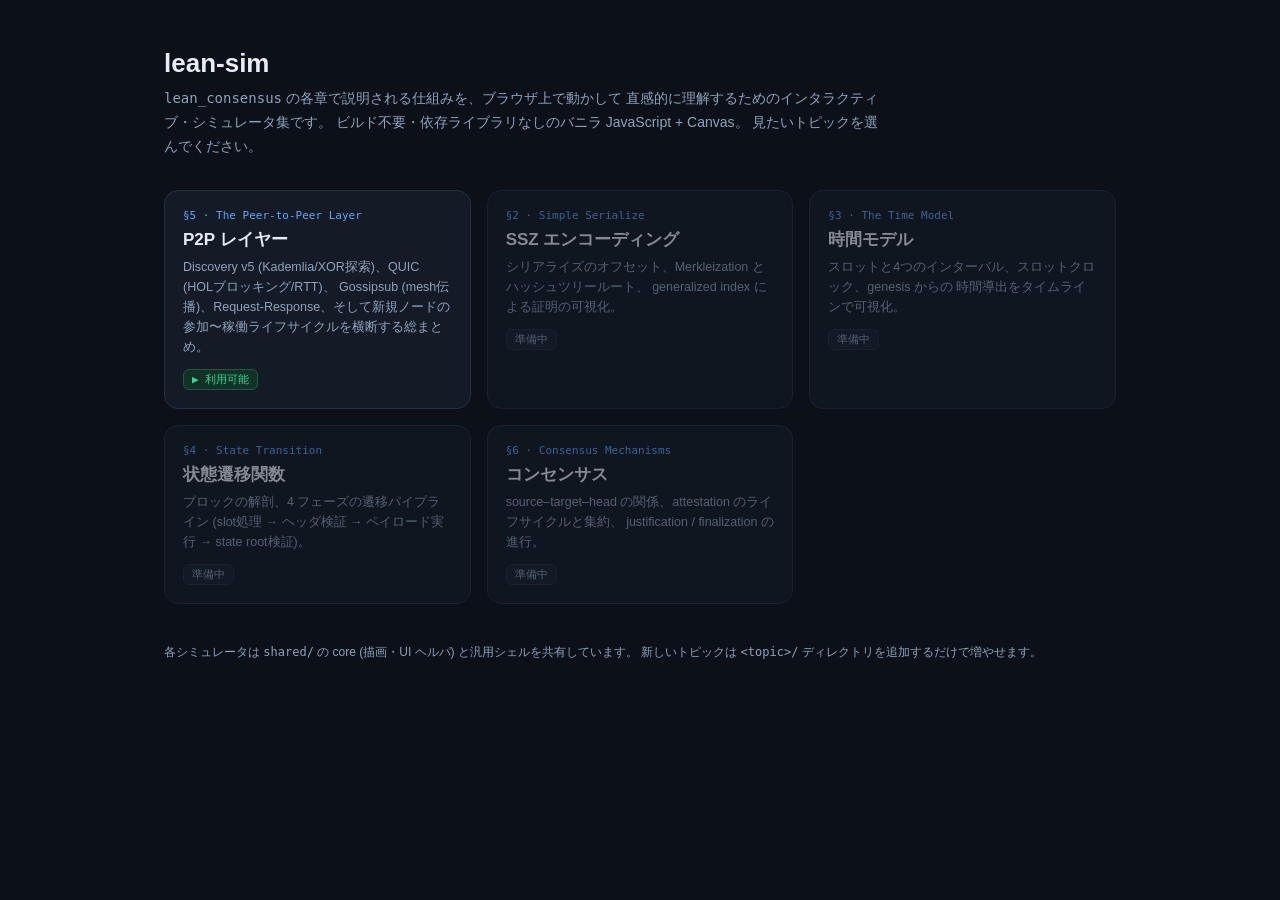
==== index.html @ d1431734 "feat: add lean-sim interactive simulator collection Browser-based, build-free visualizations of lean" ====
<!DOCTYPE html>
<html lang="ja">
  <head>
    <meta charset="UTF-8" />
    <meta name="viewport" content="width=device-width, initial-scale=1.0" />
    <title>lean-sim — Lean Consensus 可視化シミュレータ集</title>
    <link rel="stylesheet" href="shared/style.css" />
  </head>
  <body style="display:block; overflow-y:auto">
    <div class="landing">
      <div class="landing-hero">
        <h1>lean-sim</h1>
        <p>
          <code>lean_consensus</code> の各章で説明される仕組みを、ブラウザ上で動かして
          直感的に理解するためのインタラクティブ・シミュレータ集です。
          ビルド不要・依存ライブラリなしのバニラ JavaScript + Canvas。
          見たいトピックを選んでください。
        </p>
      </div>

      <div class="topic-grid">
        <a class="topic-card available" href="p2p/index.html">
          <div class="topic-section">§5 · The Peer-to-Peer Layer</div>
          <div class="topic-name">P2P レイヤー</div>
          <div class="topic-desc">
            Discovery v5 (Kademlia/XOR探索)、QUIC (HOLブロッキング/RTT)、
            Gossipsub (mesh伝播)、Request-Response、そして新規ノードの
            参加〜稼働ライフサイクルを横断する総まとめ。
          </div>
          <span class="topic-status">▶ 利用可能</span>
        </a>

        <div class="topic-card soon">
          <div class="topic-section">§2 · Simple Serialize</div>
          <div class="topic-name">SSZ エンコーディング</div>
          <div class="topic-desc">
            シリアライズのオフセット、Merkleization とハッシュツリールート、
            generalized index による証明の可視化。
          </div>
          <span class="topic-status">準備中</span>
        </div>

        <div class="topic-card soon">
          <div class="topic-section">§3 · The Time Model</div>
          <div class="topic-name">時間モデル</div>
          <div class="topic-desc">
            スロットと4つのインターバル、スロットクロック、genesis からの
            時間導出をタイムラインで可視化。
          </div>
          <span class="topic-status">準備中</span>
        </div>

        <div class="topic-card soon">
          <div class="topic-section">§4 · State Transition</div>
          <div class="topic-name">状態遷移関数</div>
          <div class="topic-desc">
            ブロックの解剖、4 フェーズの遷移パイプライン
            (slot処理 → ヘッダ検証 → ペイロード実行 → state root検証)。
          </div>
          <span class="topic-status">準備中</span>
        </div>

        <div class="topic-card soon">
          <div class="topic-section">§6 · Consensus Mechanisms</div>
          <div class="topic-name">コンセンサス</div>
          <div class="topic-desc">
            source–target–head の関係、attestation のライフサイクルと集約、
            justification / finalization の進行。
          </div>
          <span class="topic-status">準備中</span>
        </div>
      </div>

      <div class="landing-foot">
        各シミュレータは <code>shared/</code> の core (描画・UI ヘルパ) と汎用シェルを共有しています。
        新しいトピックは <code>&lt;topic&gt;/</code> ディレクトリを追加するだけで増やせます。
      </div>
    </div>
  </body>
</html>
---- shared/style.css ----
:root {
  --bg: #0c1018;
  --panel: #141b27;
  --panel-soft: #19202d;
  --border: #233044;
  --text: #e6edf6;
  --text-dim: #8da2bd;
  --accent: #60a5fa;
  --accent-strong: #3b82f6;
  --green: #36d399;
  --danger: #fb7185;
  --mono: ui-monospace, SFMono-Regular, "SF Mono", Menlo, Consolas, monospace;
}

* {
  box-sizing: border-box;
}

html,
body {
  margin: 0;
  height: 100%;
  background: var(--bg);
  color: var(--text);
  font-family: -apple-system, BlinkMacSystemFont, "Segoe UI", "Hiragino Sans",
    "Noto Sans JP", sans-serif;
}

body {
  display: flex;
  flex-direction: column;
}

/* ------------------------- top bar ------------------------- */
#topbar {
  display: flex;
  align-items: center;
  gap: 24px;
  padding: 10px 18px;
  background: linear-gradient(180deg, #121a28, #0e141f);
  border-bottom: 1px solid var(--border);
  flex-wrap: wrap;
}

.brand {
  display: flex;
  flex-direction: column;
  line-height: 1.2;
}
.brand-home {
  font-size: 11px;
  color: var(--accent);
  text-decoration: none;
  margin-bottom: 2px;
}
.brand-home:hover {
  text-decoration: underline;
}
.brand-title {
  font-weight: 700;
  font-size: 15px;
}
.brand-subtitle {
  font-size: 12px;
  color: var(--text-dim);
}

#tabs {
  display: flex;
  gap: 8px;
  flex-wrap: wrap;
}

.tab {
  display: flex;
  flex-direction: column;
  align-items: flex-start;
  gap: 1px;
  padding: 6px 12px;
  border: 1px solid var(--border);
  border-radius: 9px;
  background: #131b28;
  color: var(--text-dim);
  cursor: pointer;
  transition: all 0.12s ease;
}
.tab:hover {
  border-color: #36476a;
  color: var(--text);
}
.tab.active {
  background: #18263d;
  border-color: var(--accent-strong);
  color: var(--text);
}
.tab-section {
  font-family: var(--mono);
  font-size: 10px;
  color: var(--accent);
}
.tab-title {
  font-size: 13px;
  font-weight: 600;
}

/* ------------------------- layout ------------------------- */
#layout {
  flex: 1;
  display: flex;
  min-height: 0;
}

#stage-wrap {
  flex: 1;
  min-width: 0;
  position: relative;
}
#stage {
  display: block;
  width: 100%;
  height: 100%;
}

#sidebar {
  width: 340px;
  flex-shrink: 0;
  border-left: 1px solid var(--border);
  background: #0e141f;
  overflow-y: auto;
  padding: 12px;
  display: flex;
  flex-direction: column;
  gap: 12px;
}

.panel {
  background: var(--panel);
  border: 1px solid var(--border);
  border-radius: 12px;
  padding: 12px;
}
.panel-head {
  display: flex;
  align-items: center;
  justify-content: space-between;
  margin-bottom: 10px;
}
.panel-title {
  font-size: 13px;
  font-weight: 700;
  color: var(--text);
}
.badge {
  font-family: var(--mono);
  font-size: 11px;
  color: var(--accent);
  background: #122036;
  border: 1px solid #25406a;
  border-radius: 6px;
  padding: 2px 7px;
}

/* ------------------------- controls ------------------------- */
.ctl-group {
  margin-bottom: 12px;
}
.ctl-group:last-child {
  margin-bottom: 0;
}
.ctl-group-title {
  font-size: 11px;
  text-transform: uppercase;
  letter-spacing: 0.06em;
  color: var(--text-dim);
  margin-bottom: 7px;
}

.ctl-button {
  display: block;
  width: 100%;
  margin-bottom: 6px;
  padding: 8px 10px;
  border: 1px solid var(--border);
  border-radius: 8px;
  background: #18212f;
  color: var(--text);
  font-size: 13px;
  cursor: pointer;
  transition: all 0.12s ease;
}
.ctl-button:hover {
  border-color: #3a4d70;
  background: #1f2a3b;
}
.ctl-button.primary {
  background: #16335c;
  border-color: var(--accent-strong);
}
.ctl-button.primary:hover {
  background: #1a3d6e;
}
.ctl-button.danger {
  border-color: #5c2b38;
}
.ctl-button.danger:hover {
  border-color: var(--danger);
  background: #2a1820;
}

.ctl-toggle {
  display: flex;
  align-items: center;
  gap: 8px;
  margin-bottom: 7px;
  font-size: 13px;
  cursor: pointer;
}
.ctl-toggle input {
  width: 16px;
  height: 16px;
  accent-color: var(--accent-strong);
}

.ctl-slider {
  margin-bottom: 10px;
}
.ctl-slider-head {
  display: flex;
  justify-content: space-between;
  font-size: 12px;
  margin-bottom: 3px;
}
.ctl-slider-value {
  font-family: var(--mono);
  color: var(--accent);
}
.ctl-slider input[type="range"] {
  width: 100%;
  accent-color: var(--accent-strong);
}

/* ------------------------- stats ------------------------- */
.stat-row {
  display: flex;
  justify-content: space-between;
  gap: 10px;
  padding: 4px 0;
  border-bottom: 1px dashed #1e2a3c;
  font-size: 13px;
}
.stat-row:last-child {
  border-bottom: none;
}
.stat-label {
  color: var(--text-dim);
}
.stat-value {
  font-family: var(--mono);
  color: var(--text);
  text-align: right;
}

/* ------------------------- description ------------------------- */
.description {
  font-size: 12.5px;
  line-height: 1.7;
  color: #c5d2e4;
}
.description p {
  margin: 0 0 9px;
}
.description ul {
  margin: 0 0 9px;
  padding-left: 18px;
}
.description li {
  margin-bottom: 5px;
}
.description b {
  color: var(--text);
}
.description code {
  font-family: var(--mono);
  font-size: 11.5px;
  background: #0e1726;
  border: 1px solid #1e2c43;
  border-radius: 4px;
  padding: 0 4px;
  color: #9ec5ff;
}

/* ------------------------- landing page ------------------------- */
.landing {
  max-width: 1000px;
  margin: 0 auto;
  padding: 48px 24px 64px;
}
.landing-hero {
  margin-bottom: 32px;
}
.landing-hero h1 {
  font-size: 26px;
  margin: 0 0 8px;
}
.landing-hero p {
  color: var(--text-dim);
  font-size: 14px;
  line-height: 1.7;
  margin: 0;
  max-width: 720px;
}
.topic-grid {
  display: grid;
  grid-template-columns: repeat(auto-fill, minmax(260px, 1fr));
  gap: 16px;
}
.topic-card {
  display: block;
  text-decoration: none;
  color: var(--text);
  background: var(--panel);
  border: 1px solid var(--border);
  border-radius: 14px;
  padding: 18px;
  transition: all 0.14s ease;
}
.topic-card.available:hover {
  border-color: var(--accent-strong);
  background: #16263d;
  transform: translateY(-2px);
}
.topic-card.soon {
  opacity: 0.55;
  cursor: default;
}
.topic-card .topic-section {
  font-family: var(--mono);
  font-size: 11px;
  color: var(--accent);
}
.topic-card .topic-name {
  font-size: 17px;
  font-weight: 700;
  margin: 6px 0;
}
.topic-card .topic-desc {
  font-size: 12.5px;
  color: var(--text-dim);
  line-height: 1.6;
}
.topic-card .topic-status {
  display: inline-block;
  margin-top: 12px;
  font-size: 11px;
  font-family: var(--mono);
  padding: 2px 8px;
  border-radius: 6px;
}
.topic-card.available .topic-status {
  color: var(--green);
  background: #123226;
  border: 1px solid #1d5840;
}
.topic-card.soon .topic-status {
  color: var(--text-dim);
  background: #1a2230;
  border: 1px solid var(--border);
}
.landing-foot {
  margin-top: 40px;
  color: var(--text-dim);
  font-size: 12px;
}

/* Narrow screens: stack the sidebar under the canvas. */
@media (max-width: 860px) {
  #layout {
    flex-direction: column;
  }
  #sidebar {
    width: 100%;
    border-left: none;
    border-top: 1px solid var(--border);
    max-height: 46vh;
  }
  #stage-wrap {
    height: 54vh;
  }
}
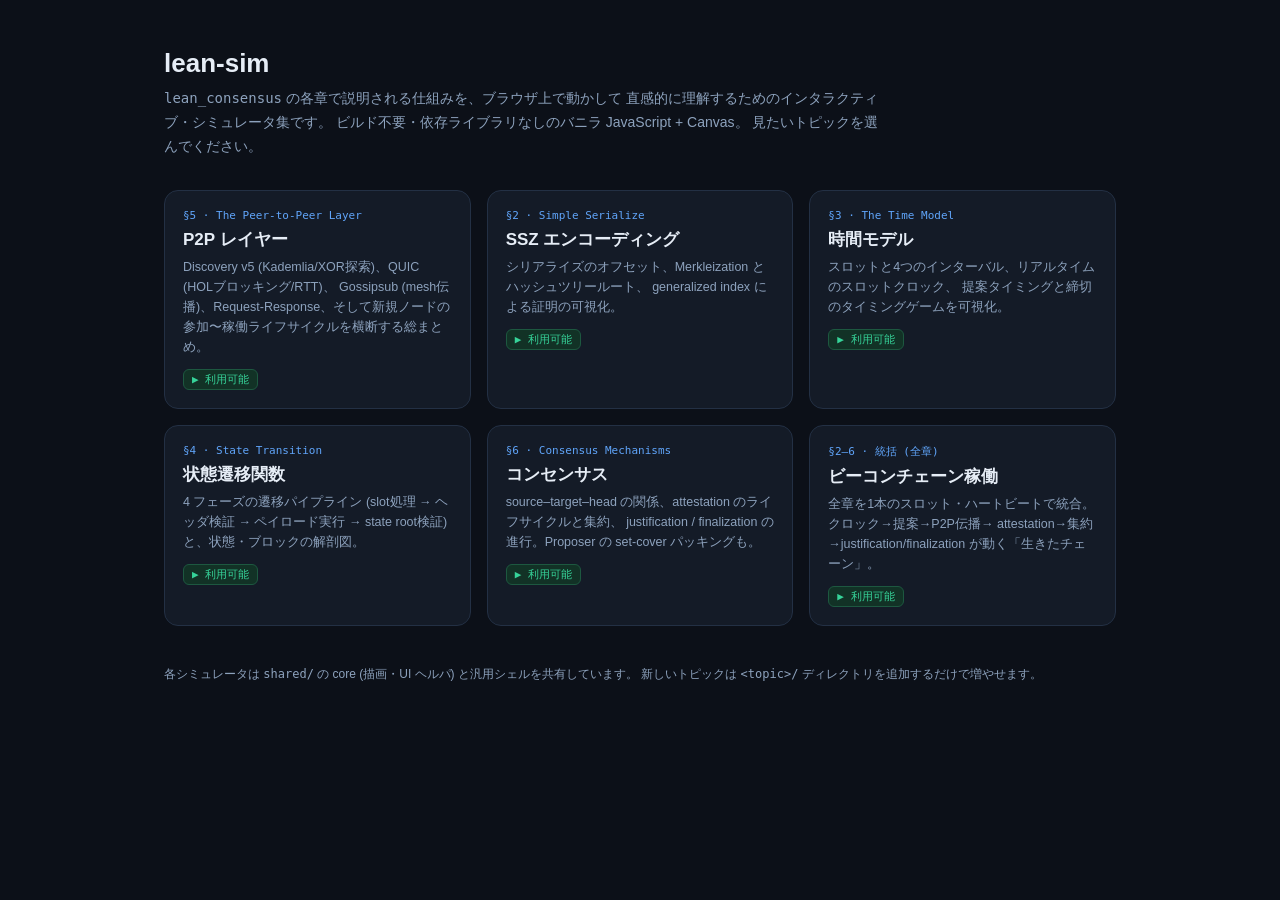
==== commit 30d90bd7: "feat: add SSZ, time, state, consensus simulators + integrated protocol view Adds the remaining lean_" ====
--- a/index.html
+++ b/index.html
@@ -30,45 +30,55 @@
           <span class="topic-status">▶ 利用可能</span>
         </a>
 
-        <div class="topic-card soon">
+        <a class="topic-card available" href="ssz/index.html">
           <div class="topic-section">§2 · Simple Serialize</div>
           <div class="topic-name">SSZ エンコーディング</div>
           <div class="topic-desc">
             シリアライズのオフセット、Merkleization とハッシュツリールート、
             generalized index による証明の可視化。
           </div>
-          <span class="topic-status">準備中</span>
-        </div>
+          <span class="topic-status">▶ 利用可能</span>
+        </a>
 
-        <div class="topic-card soon">
+        <a class="topic-card available" href="time/index.html">
           <div class="topic-section">§3 · The Time Model</div>
           <div class="topic-name">時間モデル</div>
           <div class="topic-desc">
-            スロットと4つのインターバル、スロットクロック、genesis からの
-            時間導出をタイムラインで可視化。
+            スロットと4つのインターバル、リアルタイムのスロットクロック、
+            提案タイミングと締切のタイミングゲームを可視化。
           </div>
-          <span class="topic-status">準備中</span>
-        </div>
+          <span class="topic-status">▶ 利用可能</span>
+        </a>
 
-        <div class="topic-card soon">
+        <a class="topic-card available" href="state/index.html">
           <div class="topic-section">§4 · State Transition</div>
           <div class="topic-name">状態遷移関数</div>
           <div class="topic-desc">
-            ブロックの解剖、4 フェーズの遷移パイプライン
-            (slot処理 → ヘッダ検証 → ペイロード実行 → state root検証)。
+            4 フェーズの遷移パイプライン (slot処理 → ヘッダ検証 → ペイロード実行
+            → state root検証) と、状態・ブロックの解剖図。
           </div>
-          <span class="topic-status">準備中</span>
-        </div>
+          <span class="topic-status">▶ 利用可能</span>
+        </a>
 
-        <div class="topic-card soon">
+        <a class="topic-card available" href="consensus/index.html">
           <div class="topic-section">§6 · Consensus Mechanisms</div>
           <div class="topic-name">コンセンサス</div>
           <div class="topic-desc">
             source–target–head の関係、attestation のライフサイクルと集約、
-            justification / finalization の進行。
+            justification / finalization の進行。Proposer の set-cover パッキングも。
           </div>
-          <span class="topic-status">準備中</span>
-        </div>
+          <span class="topic-status">▶ 利用可能</span>
+        </a>
+
+        <a class="topic-card available" href="protocol/index.html">
+          <div class="topic-section">§2–6 · 統括 (全章)</div>
+          <div class="topic-name">ビーコンチェーン稼働</div>
+          <div class="topic-desc">
+            全章を1本のスロット・ハートビートで統合。クロック→提案→P2P伝播→
+            attestation→集約→justification/finalization が動く「生きたチェーン」。
+          </div>
+          <span class="topic-status">▶ 利用可能</span>
+        </a>
       </div>
 
       <div class="landing-foot">
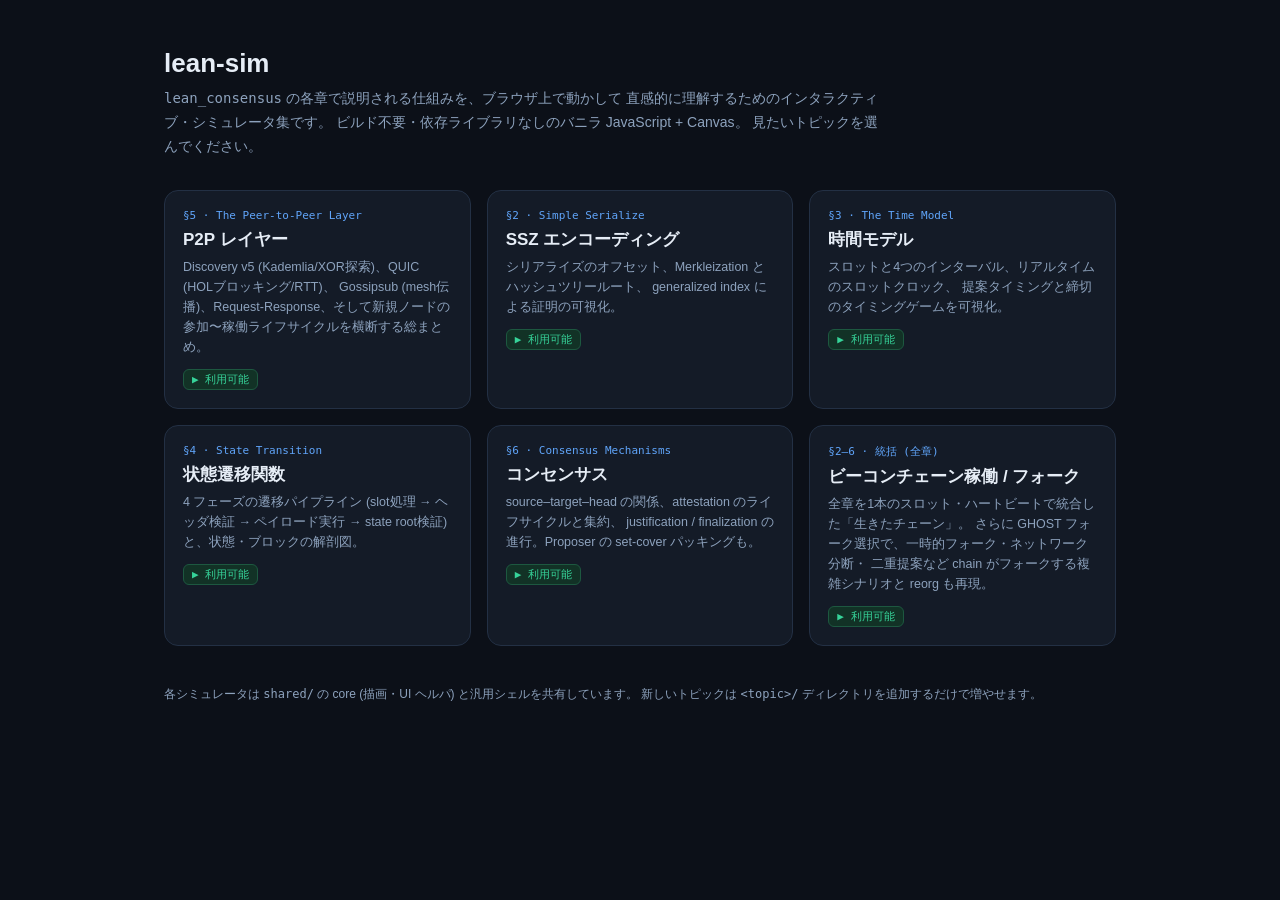
==== commit f52d24d5: "feat(protocol): add forking scenarios with GHOST fork choice New 'forks' scene in the integrated pro" ====
--- a/index.html
+++ b/index.html
@@ -72,10 +72,11 @@
 
         <a class="topic-card available" href="protocol/index.html">
           <div class="topic-section">§2–6 · 統括 (全章)</div>
-          <div class="topic-name">ビーコンチェーン稼働</div>
+          <div class="topic-name">ビーコンチェーン稼働 / フォーク</div>
           <div class="topic-desc">
-            全章を1本のスロット・ハートビートで統合。クロック→提案→P2P伝播→
-            attestation→集約→justification/finalization が動く「生きたチェーン」。
+            全章を1本のスロット・ハートビートで統合した「生きたチェーン」。
+            さらに GHOST フォーク選択で、一時的フォーク・ネットワーク分断・
+            二重提案など chain がフォークする複雑シナリオと reorg も再現。
           </div>
           <span class="topic-status">▶ 利用可能</span>
         </a>
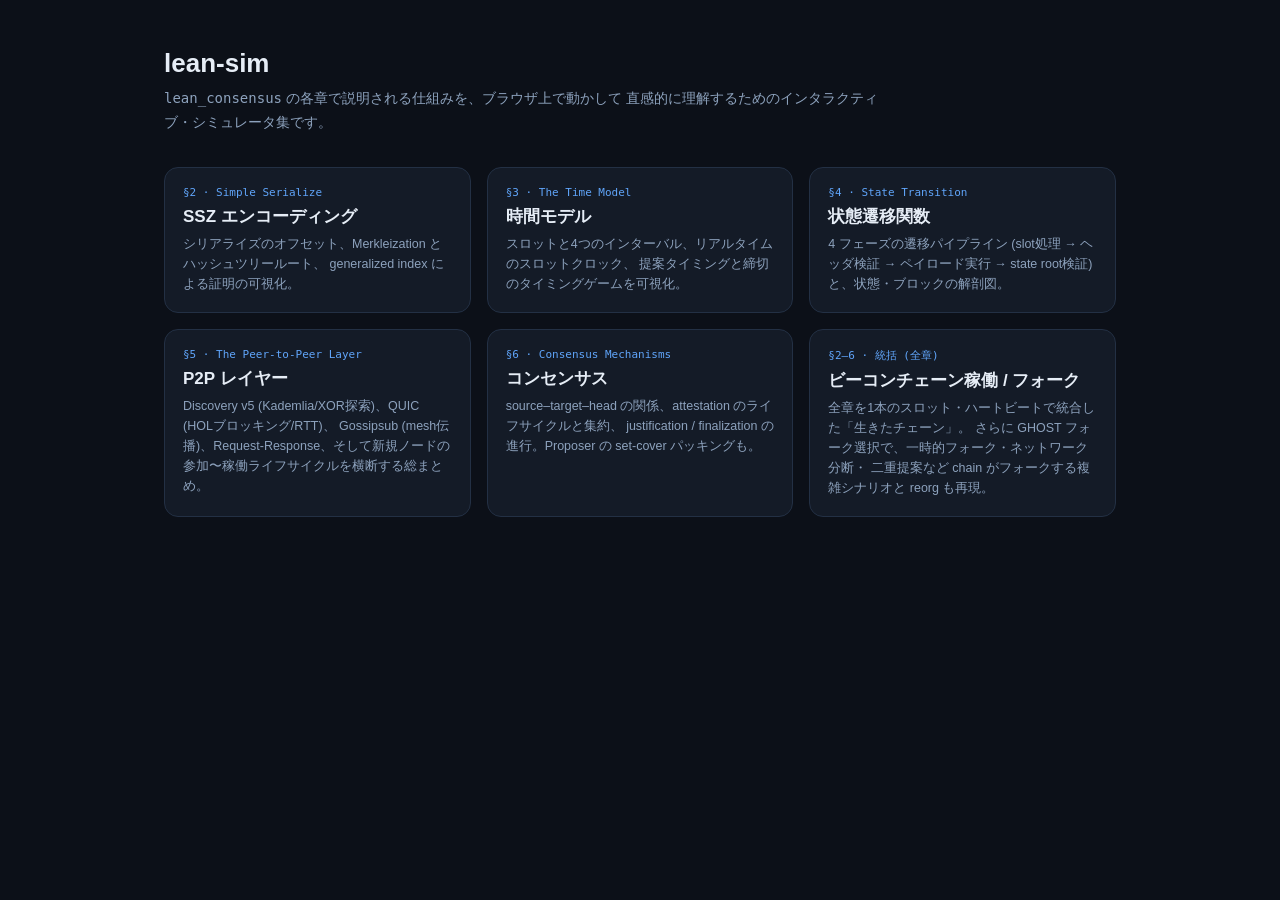
==== commit cb3632af: "fix description" ====
--- a/index.html
+++ b/index.html
@@ -13,12 +13,34 @@
         <p>
           <code>lean_consensus</code> の各章で説明される仕組みを、ブラウザ上で動かして
           直感的に理解するためのインタラクティブ・シミュレータ集です。
-          ビルド不要・依存ライブラリなしのバニラ JavaScript + Canvas。
-          見たいトピックを選んでください。
         </p>
       </div>
 
       <div class="topic-grid">
+        <a class="topic-card available" href="ssz/index.html">
+          <div class="topic-section">§2 · Simple Serialize</div>
+          <div class="topic-name">SSZ エンコーディング</div>
+          <div class="topic-desc">
+            シリアライズのオフセット、Merkleization とハッシュツリールート、
+            generalized index による証明の可視化。
+          </div>        </a>
+
+        <a class="topic-card available" href="time/index.html">
+          <div class="topic-section">§3 · The Time Model</div>
+          <div class="topic-name">時間モデル</div>
+          <div class="topic-desc">
+            スロットと4つのインターバル、リアルタイムのスロットクロック、
+            提案タイミングと締切のタイミングゲームを可視化。
+          </div>        </a>
+
+        <a class="topic-card available" href="state/index.html">
+          <div class="topic-section">§4 · State Transition</div>
+          <div class="topic-name">状態遷移関数</div>
+          <div class="topic-desc">
+            4 フェーズの遷移パイプライン (slot処理 → ヘッダ検証 → ペイロード実行
+            → state root検証) と、状態・ブロックの解剖図。
+          </div>        </a>
+
         <a class="topic-card available" href="p2p/index.html">
           <div class="topic-section">§5 · The Peer-to-Peer Layer</div>
           <div class="topic-name">P2P レイヤー</div>
@@ -26,39 +48,7 @@
             Discovery v5 (Kademlia/XOR探索)、QUIC (HOLブロッキング/RTT)、
             Gossipsub (mesh伝播)、Request-Response、そして新規ノードの
             参加〜稼働ライフサイクルを横断する総まとめ。
-          </div>
-          <span class="topic-status">▶ 利用可能</span>
-        </a>
-
-        <a class="topic-card available" href="ssz/index.html">
-          <div class="topic-section">§2 · Simple Serialize</div>
-          <div class="topic-name">SSZ エンコーディング</div>
-          <div class="topic-desc">
-            シリアライズのオフセット、Merkleization とハッシュツリールート、
-            generalized index による証明の可視化。
-          </div>
-          <span class="topic-status">▶ 利用可能</span>
-        </a>
-
-        <a class="topic-card available" href="time/index.html">
-          <div class="topic-section">§3 · The Time Model</div>
-          <div class="topic-name">時間モデル</div>
-          <div class="topic-desc">
-            スロットと4つのインターバル、リアルタイムのスロットクロック、
-            提案タイミングと締切のタイミングゲームを可視化。
-          </div>
-          <span class="topic-status">▶ 利用可能</span>
-        </a>
-
-        <a class="topic-card available" href="state/index.html">
-          <div class="topic-section">§4 · State Transition</div>
-          <div class="topic-name">状態遷移関数</div>
-          <div class="topic-desc">
-            4 フェーズの遷移パイプライン (slot処理 → ヘッダ検証 → ペイロード実行
-            → state root検証) と、状態・ブロックの解剖図。
-          </div>
-          <span class="topic-status">▶ 利用可能</span>
-        </a>
+          </div>        </a>
 
         <a class="topic-card available" href="consensus/index.html">
           <div class="topic-section">§6 · Consensus Mechanisms</div>
@@ -66,9 +56,7 @@
           <div class="topic-desc">
             source–target–head の関係、attestation のライフサイクルと集約、
             justification / finalization の進行。Proposer の set-cover パッキングも。
-          </div>
-          <span class="topic-status">▶ 利用可能</span>
-        </a>
+          </div>        </a>
 
         <a class="topic-card available" href="protocol/index.html">
           <div class="topic-section">§2–6 · 統括 (全章)</div>
@@ -77,14 +65,7 @@
             全章を1本のスロット・ハートビートで統合した「生きたチェーン」。
             さらに GHOST フォーク選択で、一時的フォーク・ネットワーク分断・
             二重提案など chain がフォークする複雑シナリオと reorg も再現。
-          </div>
-          <span class="topic-status">▶ 利用可能</span>
-        </a>
-      </div>
-
-      <div class="landing-foot">
-        各シミュレータは <code>shared/</code> の core (描画・UI ヘルパ) と汎用シェルを共有しています。
-        新しいトピックは <code>&lt;topic&gt;/</code> ディレクトリを追加するだけで増やせます。
+          </div>        </a>
       </div>
     </div>
   </body>
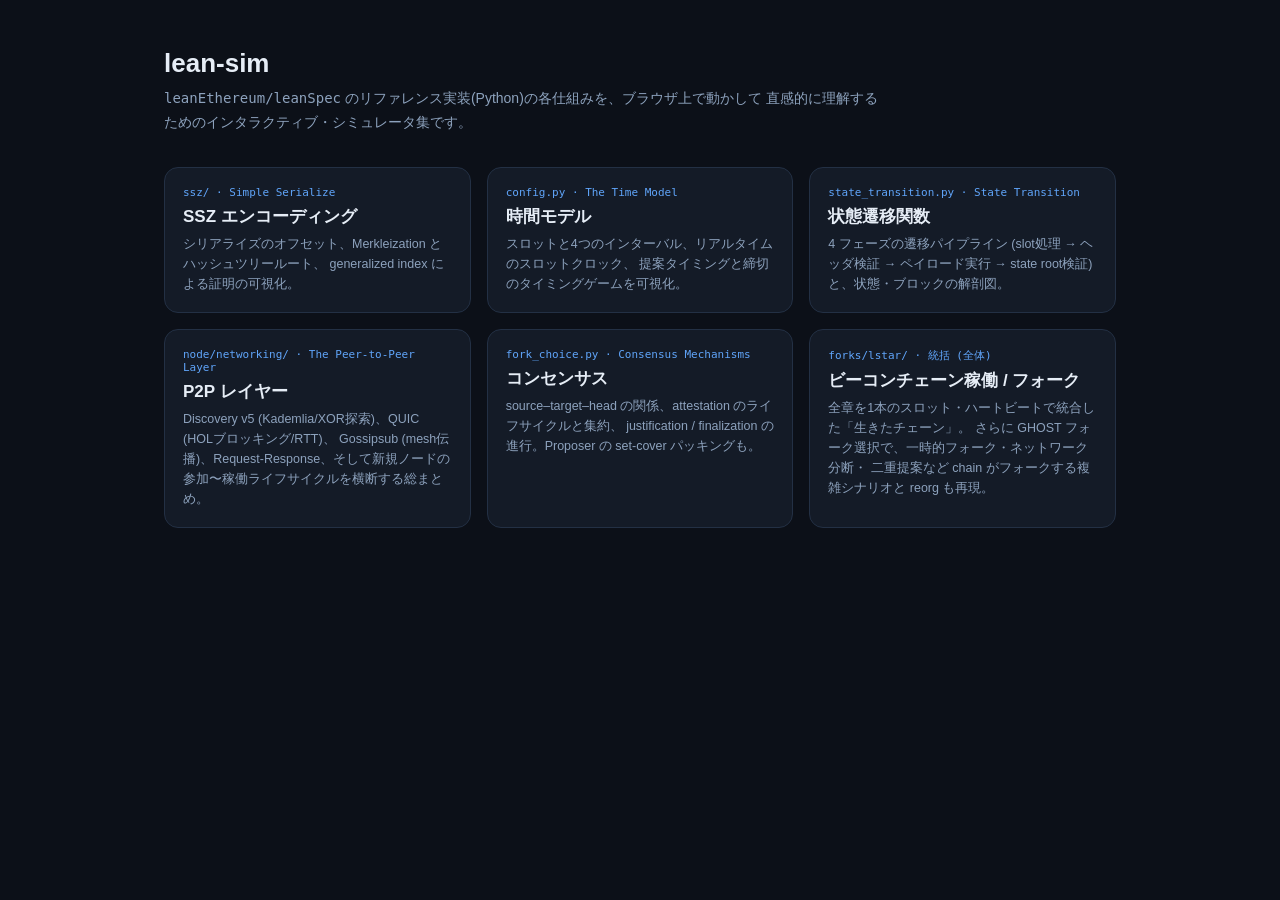
==== commit a9498d84: "refactor(docs): replace §chapter refs with leanSpec file references The §N.M section/figure numberin" ====
--- a/index.html
+++ b/index.html
@@ -11,14 +11,14 @@
       <div class="landing-hero">
         <h1>lean-sim</h1>
         <p>
-          <code>lean_consensus</code> の各章で説明される仕組みを、ブラウザ上で動かして
+          <code>leanEthereum/leanSpec</code> のリファレンス実装(Python)の各仕組みを、ブラウザ上で動かして
           直感的に理解するためのインタラクティブ・シミュレータ集です。
         </p>
       </div>
 
       <div class="topic-grid">
         <a class="topic-card available" href="ssz/index.html">
-          <div class="topic-section">§2 · Simple Serialize</div>
+          <div class="topic-section">ssz/ · Simple Serialize</div>
           <div class="topic-name">SSZ エンコーディング</div>
           <div class="topic-desc">
             シリアライズのオフセット、Merkleization とハッシュツリールート、
@@ -26,7 +26,7 @@
           </div>        </a>
 
         <a class="topic-card available" href="time/index.html">
-          <div class="topic-section">§3 · The Time Model</div>
+          <div class="topic-section">config.py · The Time Model</div>
           <div class="topic-name">時間モデル</div>
           <div class="topic-desc">
             スロットと4つのインターバル、リアルタイムのスロットクロック、
@@ -34,7 +34,7 @@
           </div>        </a>
 
         <a class="topic-card available" href="state/index.html">
-          <div class="topic-section">§4 · State Transition</div>
+          <div class="topic-section">state_transition.py · State Transition</div>
           <div class="topic-name">状態遷移関数</div>
           <div class="topic-desc">
             4 フェーズの遷移パイプライン (slot処理 → ヘッダ検証 → ペイロード実行
@@ -42,7 +42,7 @@
           </div>        </a>
 
         <a class="topic-card available" href="p2p/index.html">
-          <div class="topic-section">§5 · The Peer-to-Peer Layer</div>
+          <div class="topic-section">node/networking/ · The Peer-to-Peer Layer</div>
           <div class="topic-name">P2P レイヤー</div>
           <div class="topic-desc">
             Discovery v5 (Kademlia/XOR探索)、QUIC (HOLブロッキング/RTT)、
@@ -51,7 +51,7 @@
           </div>        </a>
 
         <a class="topic-card available" href="consensus/index.html">
-          <div class="topic-section">§6 · Consensus Mechanisms</div>
+          <div class="topic-section">fork_choice.py · Consensus Mechanisms</div>
           <div class="topic-name">コンセンサス</div>
           <div class="topic-desc">
             source–target–head の関係、attestation のライフサイクルと集約、
@@ -59,7 +59,7 @@
           </div>        </a>
 
         <a class="topic-card available" href="protocol/index.html">
-          <div class="topic-section">§2–6 · 統括 (全章)</div>
+          <div class="topic-section">forks/lstar/ · 統括 (全体)</div>
           <div class="topic-name">ビーコンチェーン稼働 / フォーク</div>
           <div class="topic-desc">
             全章を1本のスロット・ハートビートで統合した「生きたチェーン」。
